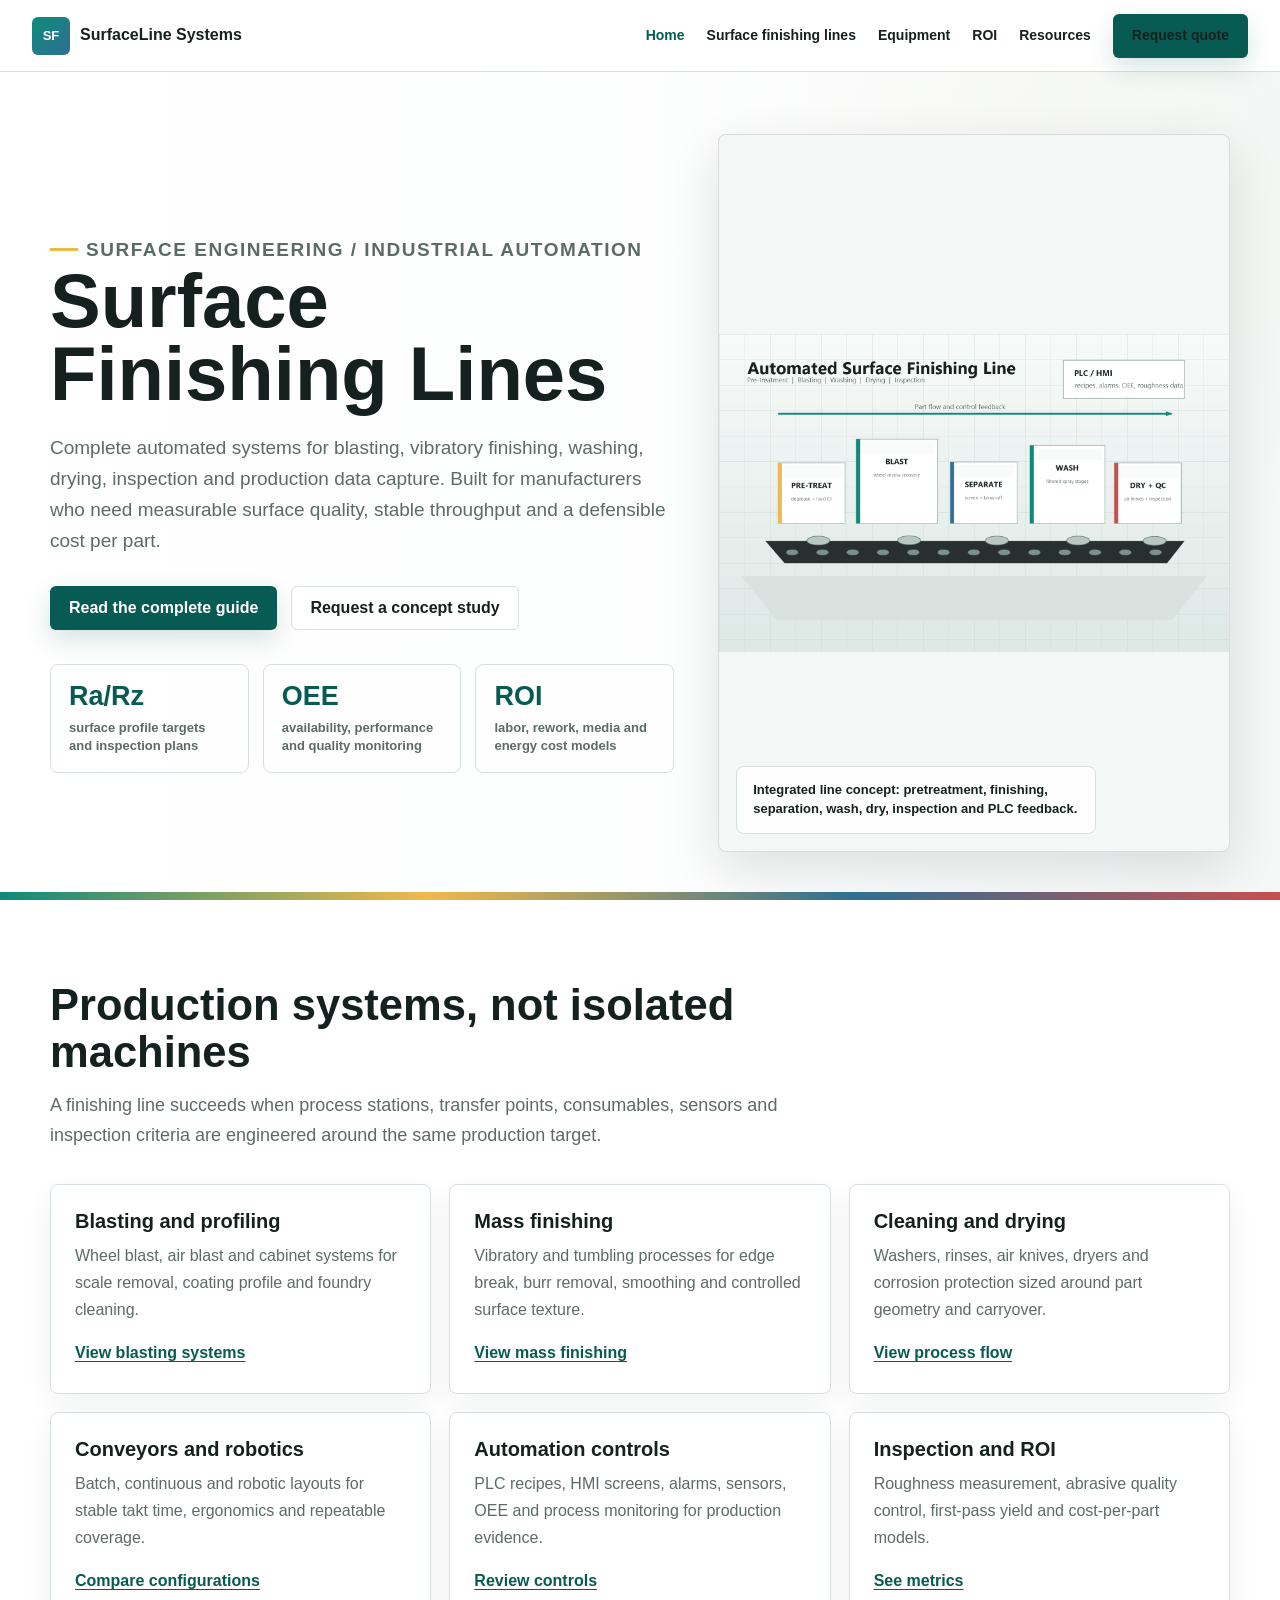
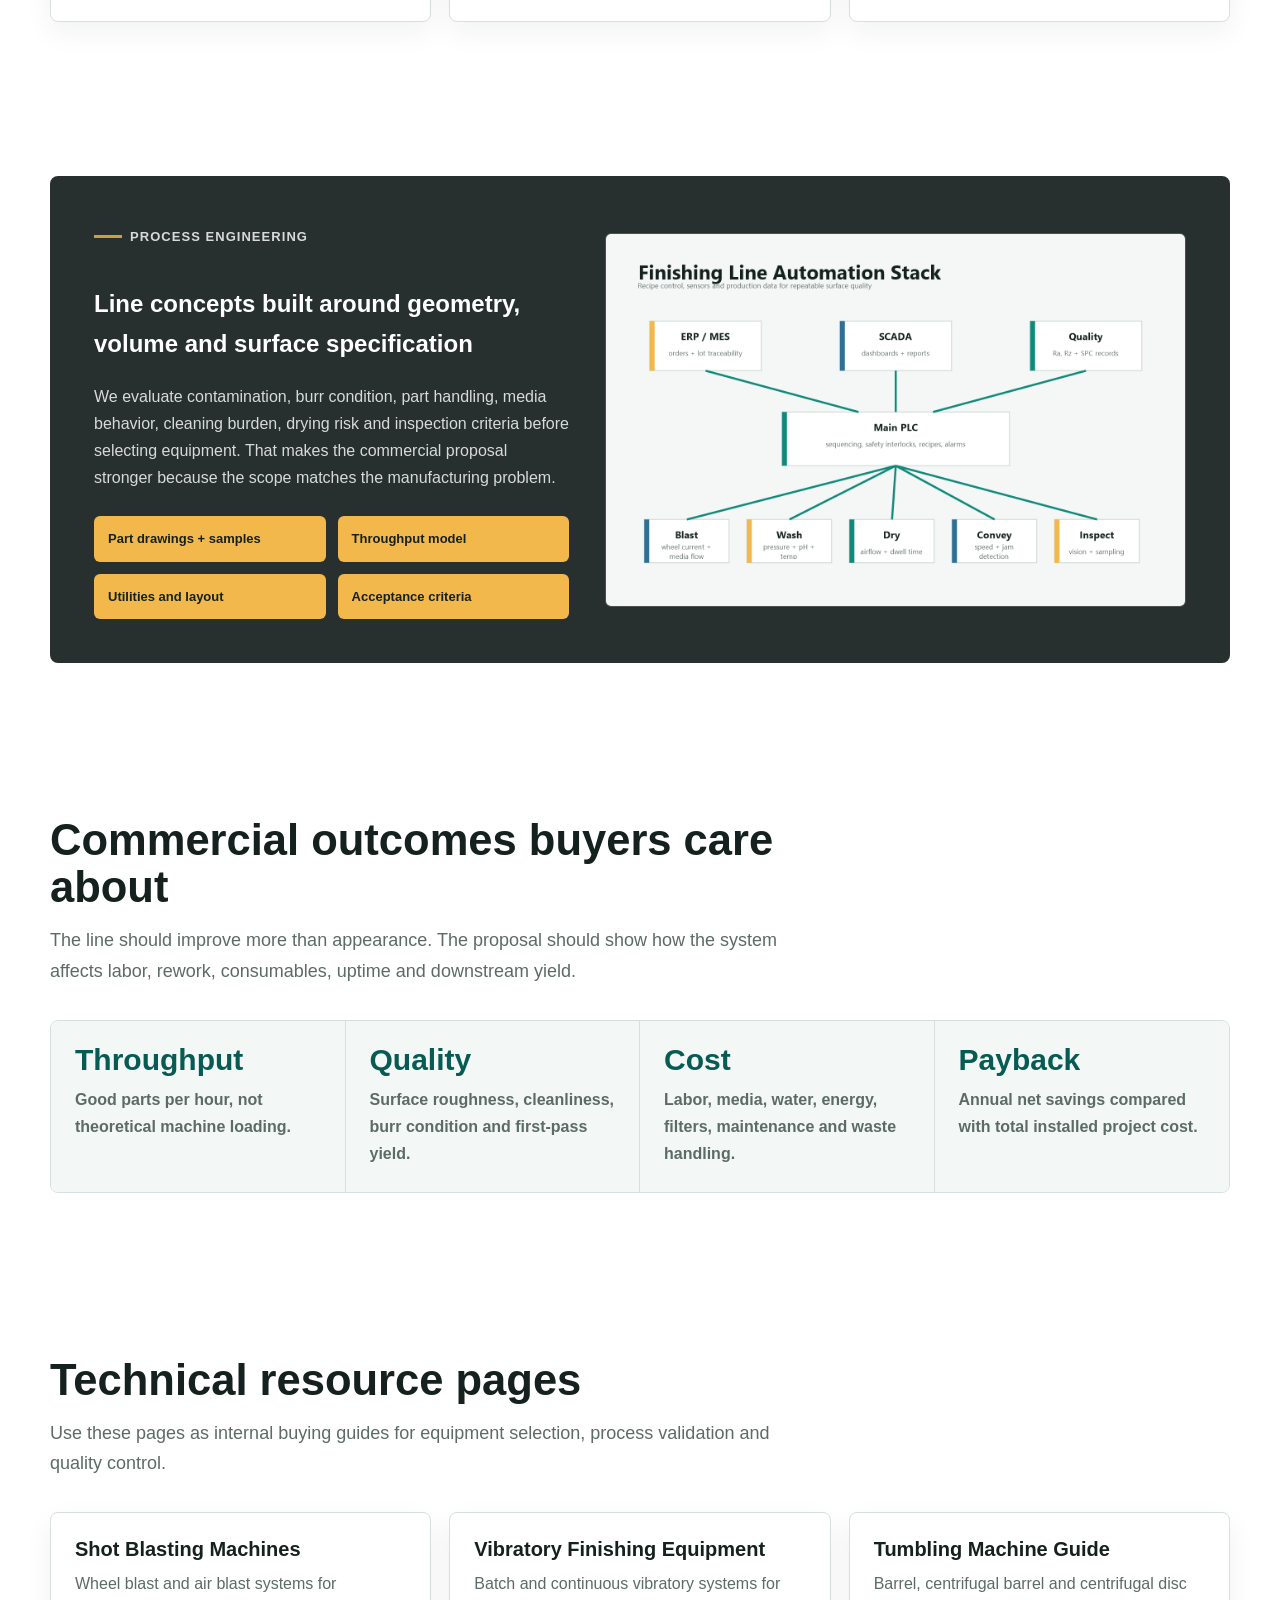
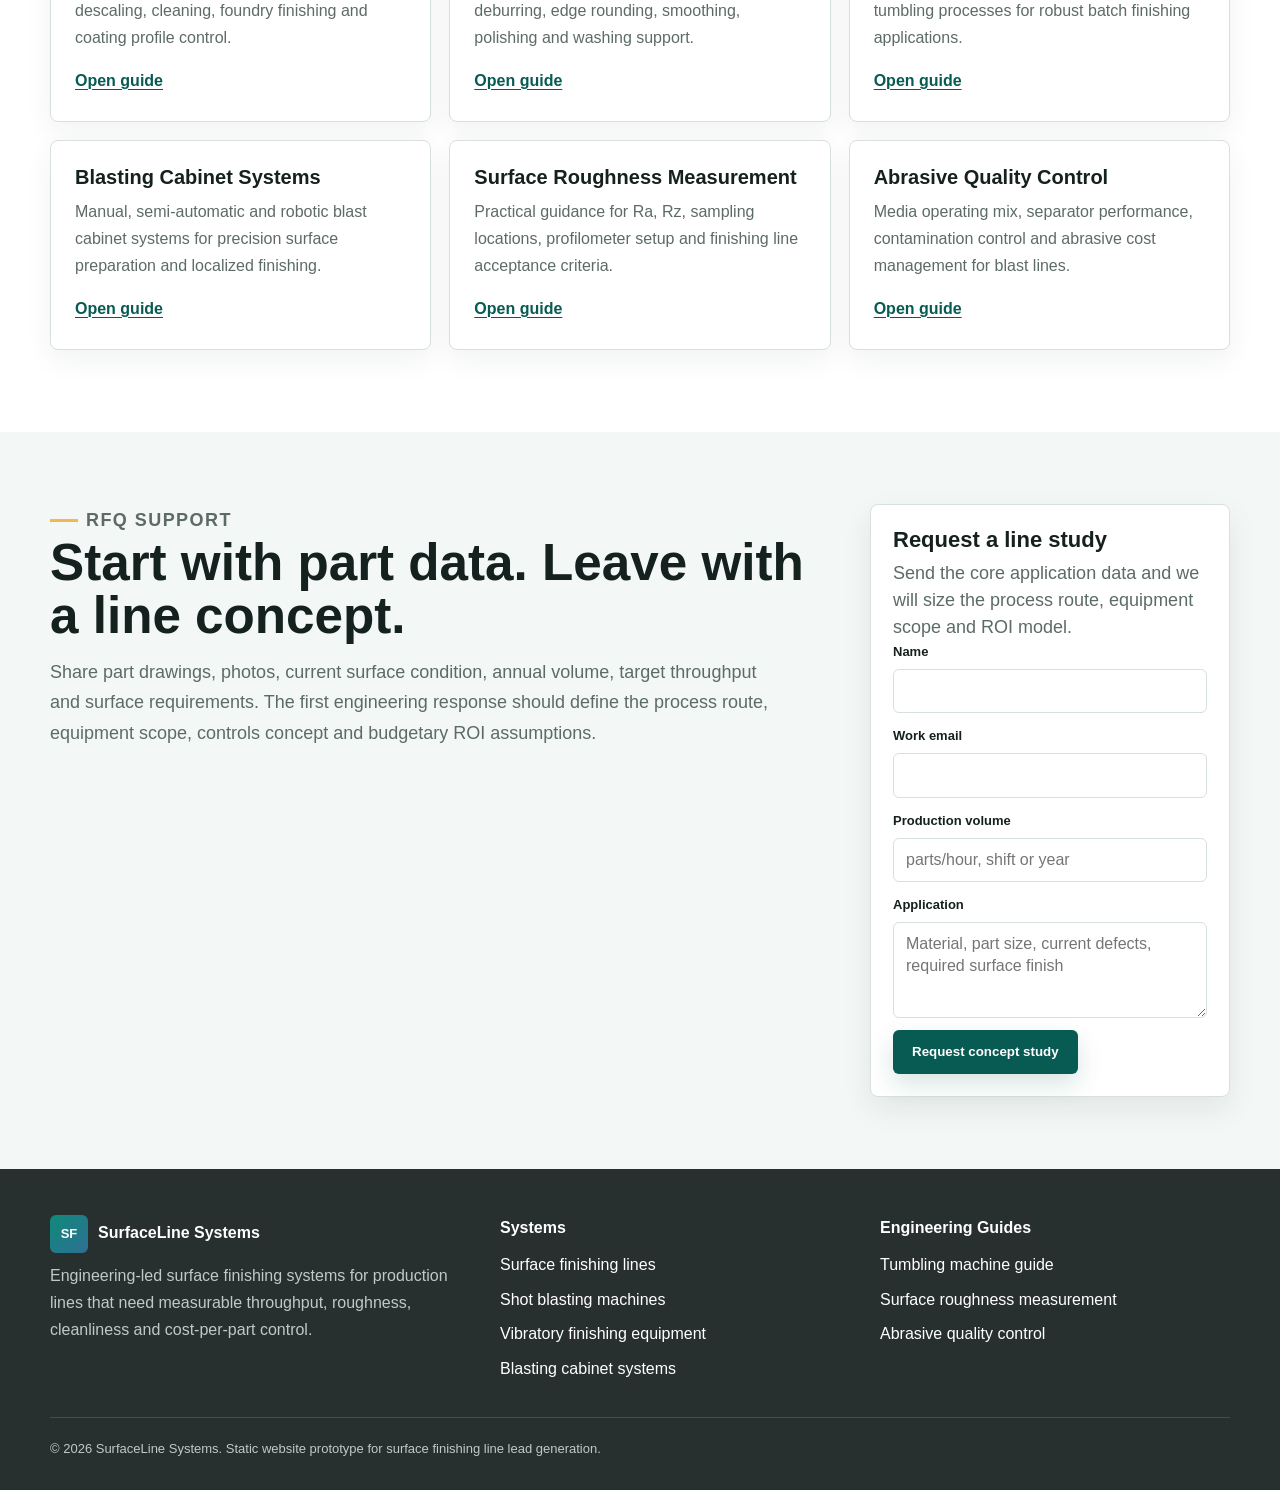
==== index.html @ 51a9acb6 "Initial surface finishing lines website" ====
<!doctype html>
<html lang="en">
<head>
  <meta charset="utf-8">
  <meta name="viewport" content="width=device-width, initial-scale=1">
  <title>Surface Finishing Lines | Automated Industrial Finishing Systems</title>
  <meta name="description" content="SurfaceLine Systems designs automated surface finishing lines for blasting, vibratory finishing, washing, drying, inspection and ROI-driven production integration.">
  <link rel="canonical" href="https://www.example.com/">
  <link rel="stylesheet" href="/assets/styles.css">
  <meta property="og:title" content="Surface Finishing Lines | Automated Industrial Finishing Systems">
  <meta property="og:description" content="SurfaceLine Systems designs automated surface finishing lines for blasting, vibratory finishing, washing, drying, inspection and ROI-driven production integration.">
  <meta property="og:type" content="website">
  <meta property="og:image" content="https://www.example.com/assets/surface-line-visual.png">
  <script type="application/ld+json">{"@context":"https://schema.org","@type":"WebPage","name":"Surface Finishing Lines | Automated Industrial Finishing Systems","description":"SurfaceLine Systems designs automated surface finishing lines for blasting, vibratory finishing, washing, drying, inspection and ROI-driven production integration.","url":"https://www.example.com/","publisher":{"@type":"Organization","name":"SurfaceLine Systems"}}</script>
</head>
<body>
  <header class="site-header">
    <a class="brand" href="/"><span class="brand-mark">SF</span><span>SurfaceLine Systems</span></a>
    <button class="nav-toggle" aria-controls="site-nav" aria-expanded="false" aria-label="Open navigation">☰</button>
    <nav class="site-nav" id="site-nav">
      <a class=" active" href="/">Home</a>
      <a class="" href="/surface-finishing-lines/">Surface finishing lines</a>
      <a href="/surface-finishing-lines/#key-equipment-in-finishing-lines">Equipment</a>
      <a href="/surface-finishing-lines/#roi-and-cost-analysis">ROI</a>
      <a href="/#resources">Resources</a>
      <a class="nav-cta" href="#contact">Request quote</a>
    </nav>
  </header>
  <main>
    <section class="hero">
      <div class="hero-copy">
        <p class="eyebrow">Surface engineering / industrial automation</p>
        <h1>Surface Finishing Lines</h1>
        <p>Complete automated systems for blasting, vibratory finishing, washing, drying, inspection and production data capture. Built for manufacturers who need measurable surface quality, stable throughput and a defensible cost per part.</p>
        <div class="hero-actions">
          <a class="button" href="/surface-finishing-lines/">Read the complete guide</a>
          <a class="button-secondary" href="#contact">Request a concept study</a>
        </div>
        <div class="metric-row">
          <div class="metric"><strong>Ra/Rz</strong><span>surface profile targets and inspection plans</span></div>
          <div class="metric"><strong>OEE</strong><span>availability, performance and quality monitoring</span></div>
          <div class="metric"><strong>ROI</strong><span>labor, rework, media and energy cost models</span></div>
        </div>
      </div>
      <div class="hero-media">
        <img src="/assets/surface-line-visual.png" alt="Automated surface finishing line with blasting, washing, drying and inspection stations">
        <div class="media-label">Integrated line concept: pretreatment, finishing, separation, wash, dry, inspection and PLC feedback.</div>
      </div>
    </section>

    <section class="section">
      <div class="section-heading">
        <h2>Production systems, not isolated machines</h2>
        <p>A finishing line succeeds when process stations, transfer points, consumables, sensors and inspection criteria are engineered around the same production target.</p>
      </div>
      <div class="systems-grid" id="equipment">
        <article class="system-card"><h3>Blasting and profiling</h3><p>Wheel blast, air blast and cabinet systems for scale removal, coating profile and foundry cleaning.</p><a class="card-link" href="/shot-blasting-machines/">View blasting systems</a></article>
        <article class="system-card"><h3>Mass finishing</h3><p>Vibratory and tumbling processes for edge break, burr removal, smoothing and controlled surface texture.</p><a class="card-link" href="/vibratory-finishing-equipment/">View mass finishing</a></article>
        <article class="system-card"><h3>Cleaning and drying</h3><p>Washers, rinses, air knives, dryers and corrosion protection sized around part geometry and carryover.</p><a class="card-link" href="/surface-finishing-lines/#typical-process-flow">View process flow</a></article>
        <article class="system-card"><h3>Conveyors and robotics</h3><p>Batch, continuous and robotic layouts for stable takt time, ergonomics and repeatable coverage.</p><a class="card-link" href="/surface-finishing-lines/#line-configurations">Compare configurations</a></article>
        <article class="system-card"><h3>Automation controls</h3><p>PLC recipes, HMI screens, alarms, sensors, OEE and process monitoring for production evidence.</p><a class="card-link" href="/surface-finishing-lines/#automation-and-control">Review controls</a></article>
        <article class="system-card"><h3>Inspection and ROI</h3><p>Roughness measurement, abrasive quality control, first-pass yield and cost-per-part models.</p><a class="card-link" href="/surface-finishing-lines/#performance-metrics">See metrics</a></article>
      </div>
    </section>

    <section class="band">
      <div class="process-panel">
        <div>
          <p class="eyebrow">Process engineering</p>
          <h2>Line concepts built around geometry, volume and surface specification</h2>
          <p>We evaluate contamination, burr condition, part handling, media behavior, cleaning burden, drying risk and inspection criteria before selecting equipment. That makes the commercial proposal stronger because the scope matches the manufacturing problem.</p>
          <div class="signal-list">
            <span>Part drawings + samples</span>
            <span>Throughput model</span>
            <span>Utilities and layout</span>
            <span>Acceptance criteria</span>
          </div>
        </div>
        <img src="/assets/process-control-visual.png" alt="Automation control architecture for a surface finishing line">
      </div>
    </section>

    <section class="section">
      <div class="section-heading">
        <h2>Commercial outcomes buyers care about</h2>
        <p>The line should improve more than appearance. The proposal should show how the system affects labor, rework, consumables, uptime and downstream yield.</p>
      </div>
      <div class="roi-strip">
        <div><strong>Throughput</strong><span>Good parts per hour, not theoretical machine loading.</span></div>
        <div><strong>Quality</strong><span>Surface roughness, cleanliness, burr condition and first-pass yield.</span></div>
        <div><strong>Cost</strong><span>Labor, media, water, energy, filters, maintenance and waste handling.</span></div>
        <div><strong>Payback</strong><span>Annual net savings compared with total installed project cost.</span></div>
      </div>
    </section>

    <section class="section" id="resources">
      <div class="section-heading">
        <h2>Technical resource pages</h2>
        <p>Use these pages as internal buying guides for equipment selection, process validation and quality control.</p>
      </div>
      <div class="resource-grid"><article class="resource-card">
        <h3>Shot Blasting Machines</h3>
        <p>Wheel blast and air blast systems for descaling, cleaning, foundry finishing and coating profile control.</p>
        <a class="card-link" href="/shot-blasting-machines/">Open guide</a>
      </article><article class="resource-card">
        <h3>Vibratory Finishing Equipment</h3>
        <p>Batch and continuous vibratory systems for deburring, edge rounding, smoothing, polishing and washing support.</p>
        <a class="card-link" href="/vibratory-finishing-equipment/">Open guide</a>
      </article><article class="resource-card">
        <h3>Tumbling Machine Guide</h3>
        <p>Barrel, centrifugal barrel and centrifugal disc tumbling processes for robust batch finishing applications.</p>
        <a class="card-link" href="/tumbling-machine-guide/">Open guide</a>
      </article><article class="resource-card">
        <h3>Blasting Cabinet Systems</h3>
        <p>Manual, semi-automatic and robotic blast cabinet systems for precision surface preparation and localized finishing.</p>
        <a class="card-link" href="/blasting-cabinet-systems/">Open guide</a>
      </article><article class="resource-card">
        <h3>Surface Roughness Measurement</h3>
        <p>Practical guidance for Ra, Rz, sampling locations, profilometer setup and finishing line acceptance criteria.</p>
        <a class="card-link" href="/surface-roughness-measurement/">Open guide</a>
      </article><article class="resource-card">
        <h3>Abrasive Quality Control</h3>
        <p>Media operating mix, separator performance, contamination control and abrasive cost management for blast lines.</p>
        <a class="card-link" href="/abrasive-quality-control/">Open guide</a>
      </article></div>
    </section>

    <section class="cta-band" id="contact">
      <div class="cta-inner">
        <div>
          <p class="eyebrow">RFQ support</p>
          <h2>Start with part data. Leave with a line concept.</h2>
          <p>Share part drawings, photos, current surface condition, annual volume, target throughput and surface requirements. The first engineering response should define the process route, equipment scope, controls concept and budgetary ROI assumptions.</p>
        </div>
        <form class="lead-form" data-lead-form>
    <h3>Request a line study</h3>
    <p>Send the core application data and we will size the process route, equipment scope and ROI model.</p>
    <div class="field"><label for="lead-name">Name</label><input id="lead-name" name="name" autocomplete="name" required></div>
    <div class="field"><label for="lead-email">Work email</label><input id="lead-email" type="email" name="email" autocomplete="email" required></div>
    <div class="field"><label for="lead-volume">Production volume</label><input id="lead-volume" name="volume" placeholder="parts/hour, shift or year"></div>
    <div class="field"><label for="lead-process">Application</label><textarea id="lead-process" name="application" placeholder="Material, part size, current defects, required surface finish"></textarea></div>
    <button class="button" type="submit">Request concept study</button>
    <div class="form-note" role="status" aria-live="polite"></div>
  </form>
      </div>
    </section></main>
  <footer class="site-footer">
    <div class="footer-inner">
      <div>
        <a class="brand" href="/"><span class="brand-mark">SF</span><span>SurfaceLine Systems</span></a>
        <p>Engineering-led surface finishing systems for production lines that need measurable throughput, roughness, cleanliness and cost-per-part control.</p>
      </div>
      <div>
        <div class="footer-title">Systems</div>
        <div class="footer-links">
          <a href="/surface-finishing-lines/">Surface finishing lines</a>
          <a href="/shot-blasting-machines/">Shot blasting machines</a>
          <a href="/vibratory-finishing-equipment/">Vibratory finishing equipment</a>
          <a href="/blasting-cabinet-systems/">Blasting cabinet systems</a>
        </div>
      </div>
      <div>
        <div class="footer-title">Engineering Guides</div>
        <div class="footer-links">
          <a href="/tumbling-machine-guide/">Tumbling machine guide</a>
          <a href="/surface-roughness-measurement/">Surface roughness measurement</a>
          <a href="/abrasive-quality-control/">Abrasive quality control</a>
        </div>
      </div>
    </div>
    <div class="legal">© 2026 SurfaceLine Systems. Static website prototype for surface finishing line lead generation.</div>
  </footer>
  <script src="/assets/app.js"></script>
</body>
</html>
---- assets/styles.css ----
:root {
  --ink: #15211f;
  --muted: #5d6b67;
  --line: #d7e0dd;
  --paper: #ffffff;
  --mist: #f3f7f6;
  --steel: #e7ecea;
  --teal: #0f8a7a;
  --teal-dark: #075b52;
  --blue: #2f6f93;
  --yellow: #f2b84b;
  --red: #c94f4f;
  --graphite: #27302e;
  --shadow: 0 18px 50px rgba(21, 33, 31, 0.12);
  --radius: 8px;
  --max: 1180px;
}

* {
  box-sizing: border-box;
}

html {
  scroll-behavior: smooth;
}

body {
  margin: 0;
  color: var(--ink);
  background: var(--paper);
  font-family: Arial, Helvetica, sans-serif;
  font-size: 16px;
  line-height: 1.68;
}

img {
  display: block;
  max-width: 100%;
}

a {
  color: var(--teal-dark);
  text-decoration-thickness: 0.08em;
  text-underline-offset: 0.2em;
}

a:hover {
  color: var(--blue);
}

.site-header {
  position: sticky;
  top: 0;
  z-index: 50;
  display: flex;
  align-items: center;
  justify-content: space-between;
  gap: 24px;
  min-height: 72px;
  padding: 0 32px;
  background: rgba(255, 255, 255, 0.94);
  border-bottom: 1px solid var(--line);
  backdrop-filter: blur(14px);
}

.brand {
  display: inline-flex;
  align-items: center;
  gap: 10px;
  color: var(--ink);
  font-weight: 800;
  text-decoration: none;
  white-space: nowrap;
}

.brand-mark {
  display: grid;
  place-items: center;
  width: 38px;
  height: 38px;
  color: #fff;
  background: linear-gradient(135deg, var(--teal), var(--blue));
  border-radius: 6px;
  font-size: 13px;
  letter-spacing: 0;
}

.nav-toggle {
  display: none;
  width: 42px;
  height: 42px;
  border: 1px solid var(--line);
  border-radius: 6px;
  background: var(--paper);
  color: var(--ink);
  font-size: 22px;
  cursor: pointer;
}

.site-nav {
  display: flex;
  align-items: center;
  gap: 22px;
}

.site-nav a {
  color: var(--ink);
  font-size: 14px;
  font-weight: 700;
  text-decoration: none;
}

.site-nav a:hover,
.site-nav a.active {
  color: var(--teal-dark);
}

.nav-cta,
.button,
.button-secondary {
  display: inline-flex;
  align-items: center;
  justify-content: center;
  min-height: 44px;
  padding: 0 18px;
  border-radius: 6px;
  font-weight: 800;
  text-decoration: none;
  border: 1px solid transparent;
  cursor: pointer;
}

.nav-cta,
.button {
  color: #fff;
  background: var(--teal-dark);
  box-shadow: 0 10px 24px rgba(7, 91, 82, 0.16);
}

.nav-cta:hover,
.button:hover {
  color: #fff;
  background: var(--teal);
}

.button-secondary {
  color: var(--ink);
  background: var(--paper);
  border-color: var(--line);
}

.button-secondary:hover {
  color: var(--teal-dark);
  border-color: var(--teal);
}

.hero {
  position: relative;
  overflow: hidden;
  width: 100%;
  display: grid;
  grid-template-columns: minmax(0, 1fr) minmax(360px, 0.82fr);
  gap: 44px;
  align-items: center;
  min-height: calc(100vh - 72px);
  padding: 62px max(32px, calc((100vw - var(--max)) / 2)) 48px;
  background:
    linear-gradient(90deg, rgba(255,255,255,0.96) 0%, rgba(255,255,255,0.88) 48%, rgba(243,247,246,0.78) 100%),
    radial-gradient(circle at 82% 20%, rgba(242,184,75,0.18), transparent 28%),
    var(--mist);
}

.hero::after {
  content: "";
  position: absolute;
  inset: auto 0 0;
  height: 8px;
  background: linear-gradient(90deg, var(--teal), var(--yellow), var(--blue), var(--red));
}

.eyebrow {
  display: inline-flex;
  align-items: center;
  gap: 8px;
  margin: 0 0 16px;
  color: var(--teal-dark);
  font-size: 13px;
  font-weight: 800;
  text-transform: uppercase;
  letter-spacing: 0.08em;
}

.eyebrow::before {
  content: "";
  width: 28px;
  height: 3px;
  background: var(--yellow);
}

.hero h1 {
  max-width: 820px;
  margin: 0;
  color: var(--ink);
  font-size: clamp(42px, 6vw, 76px);
  line-height: 0.96;
  letter-spacing: 0;
}

.hero-copy p {
  max-width: 720px;
  margin: 22px 0 0;
  color: var(--muted);
  font-size: 19px;
  line-height: 1.62;
}

.hero-copy,
.hero-copy p,
.hero h1 {
  min-width: 0;
  overflow-wrap: break-word;
}

.hero-actions {
  display: flex;
  flex-wrap: wrap;
  gap: 14px;
  margin-top: 30px;
}

.metric-row {
  display: grid;
  grid-template-columns: repeat(3, minmax(0, 1fr));
  gap: 14px;
  margin-top: 34px;
  max-width: 720px;
}

.metric {
  min-height: 100px;
  padding: 18px;
  background: rgba(255, 255, 255, 0.72);
  border: 1px solid var(--line);
  border-radius: var(--radius);
}

.metric strong {
  display: block;
  color: var(--teal-dark);
  font-size: 27px;
  line-height: 1;
}

.metric span {
  display: block;
  margin-top: 9px;
  color: var(--muted);
  font-size: 13px;
  font-weight: 700;
  line-height: 1.35;
}

.hero-media {
  align-self: stretch;
  min-width: 0;
  min-height: 520px;
  position: relative;
}

.hero-media img {
  width: 100%;
  height: 100%;
  min-height: 520px;
  object-fit: contain;
  background: var(--mist);
  border: 1px solid rgba(21, 33, 31, 0.12);
  border-radius: var(--radius);
  box-shadow: var(--shadow);
}

.media-label {
  position: absolute;
  left: 18px;
  bottom: 18px;
  max-width: 360px;
  padding: 14px 16px;
  color: var(--ink);
  background: rgba(255, 255, 255, 0.9);
  border: 1px solid var(--line);
  border-radius: var(--radius);
  font-size: 13px;
  font-weight: 700;
  line-height: 1.45;
}

.section,
.band,
.article-shell,
.footer-inner {
  width: min(var(--max), calc(100% - 48px));
  margin-inline: auto;
}

.section {
  padding: 82px 0;
}

.band {
  padding: 72px 0;
}

.section-heading {
  max-width: 760px;
  margin-bottom: 34px;
}

.section-heading h2,
.content h2,
.resource-main h2 {
  margin: 0 0 14px;
  color: var(--ink);
  font-size: clamp(28px, 3.4vw, 44px);
  line-height: 1.08;
  letter-spacing: 0;
}

.section-heading p {
  margin: 0;
  color: var(--muted);
  font-size: 18px;
}

.systems-grid,
.industry-grid,
.resource-grid,
.case-grid {
  display: grid;
  grid-template-columns: repeat(3, minmax(0, 1fr));
  gap: 18px;
}

.system-card,
.industry-card,
.resource-card,
.case-card {
  min-height: 210px;
  padding: 24px;
  background: var(--paper);
  border: 1px solid var(--line);
  border-radius: var(--radius);
  box-shadow: 0 10px 28px rgba(21, 33, 31, 0.06);
}

.system-card h3,
.industry-card h3,
.resource-card h3,
.case-card h3 {
  margin: 0 0 10px;
  font-size: 20px;
  line-height: 1.2;
}

.system-card p,
.industry-card p,
.resource-card p,
.case-card p {
  margin: 0 0 16px;
  color: var(--muted);
}

.card-link {
  font-weight: 800;
}

.process-panel {
  display: grid;
  grid-template-columns: minmax(0, 0.9fr) minmax(360px, 1.1fr);
  gap: 36px;
  align-items: center;
  padding: 44px;
  background: var(--graphite);
  color: #fff;
  border-radius: var(--radius);
}

.process-panel h2,
.process-panel p {
  color: #fff;
}

.process-panel p {
  opacity: 0.82;
}

.process-panel img {
  width: 100%;
  border-radius: 6px;
  border: 1px solid rgba(255,255,255,0.16);
}

.signal-list {
  display: grid;
  grid-template-columns: repeat(2, minmax(0, 1fr));
  gap: 12px;
  margin-top: 24px;
}

.signal-list span {
  display: block;
  padding: 12px 14px;
  color: var(--ink);
  background: var(--yellow);
  border-radius: 6px;
  font-size: 13px;
  font-weight: 800;
}

.roi-strip {
  display: grid;
  grid-template-columns: repeat(4, minmax(0, 1fr));
  gap: 0;
  overflow: hidden;
  border: 1px solid var(--line);
  border-radius: var(--radius);
}

.roi-strip div {
  min-height: 160px;
  padding: 24px;
  background: var(--mist);
  border-right: 1px solid var(--line);
}

.roi-strip div:last-child {
  border-right: 0;
}

.roi-strip strong {
  display: block;
  margin-bottom: 12px;
  color: var(--teal-dark);
  font-size: 30px;
  line-height: 1;
}

.roi-strip span {
  color: var(--muted);
  font-weight: 700;
}

.article-hero {
  min-height: 620px;
}

.article-shell {
  display: grid;
  grid-template-columns: 230px minmax(0, 1fr) 300px;
  gap: 32px;
  align-items: start;
  padding: 72px 0;
}

.toc {
  position: sticky;
  top: 96px;
  padding: 18px;
  border: 1px solid var(--line);
  border-radius: var(--radius);
  background: var(--mist);
}

.toc strong {
  display: block;
  margin-bottom: 10px;
  font-size: 13px;
  text-transform: uppercase;
  letter-spacing: 0.08em;
}

.toc a {
  display: block;
  padding: 7px 0;
  color: var(--muted);
  font-size: 13px;
  font-weight: 700;
  text-decoration: none;
  border-top: 1px solid rgba(21, 33, 31, 0.08);
}

.toc a:hover {
  color: var(--teal-dark);
}

.toc a.active {
  color: var(--teal-dark);
}

.content {
  min-width: 0;
}

.content > *:first-child {
  margin-top: 0;
}

.content h2 {
  padding-top: 26px;
  margin-top: 46px;
  border-top: 1px solid var(--line);
}

.content h3 {
  margin: 34px 0 12px;
  color: var(--ink);
  font-size: 24px;
  line-height: 1.2;
}

.content p,
.content li {
  color: #33413d;
}

.content p {
  margin: 0 0 18px;
}

.content ul,
.content ol {
  padding-left: 22px;
  margin: 0 0 22px;
}

.content li + li {
  margin-top: 8px;
}

.content code {
  padding: 0.14em 0.35em;
  background: var(--mist);
  border: 1px solid var(--line);
  border-radius: 4px;
  font-size: 0.92em;
}

.content pre {
  overflow: auto;
  padding: 18px;
  color: #f6fffd;
  background: var(--graphite);
  border-radius: var(--radius);
}

.table-scroll {
  overflow-x: auto;
  margin: 24px 0 32px;
  border: 1px solid var(--line);
  border-radius: var(--radius);
}

table {
  width: 100%;
  border-collapse: collapse;
  min-width: 720px;
  background: var(--paper);
}

th,
td {
  padding: 14px 16px;
  text-align: left;
  vertical-align: top;
  border-bottom: 1px solid var(--line);
}

th {
  color: var(--ink);
  background: var(--mist);
  font-size: 13px;
  text-transform: uppercase;
  letter-spacing: 0.04em;
}

tr:last-child td {
  border-bottom: 0;
}

.lead-aside {
  position: sticky;
  top: 96px;
}

.lead-form {
  padding: 22px;
  background: var(--paper);
  border: 1px solid var(--line);
  border-radius: var(--radius);
  box-shadow: 0 12px 30px rgba(21, 33, 31, 0.08);
}

.lead-form h2,
.lead-form h3 {
  margin: 0 0 8px;
  font-size: 22px;
  line-height: 1.15;
}

.lead-form p {
  margin: 0 0 16px;
  color: var(--muted);
  font-size: 14px;
  line-height: 1.5;
}

.field {
  display: grid;
  gap: 6px;
  margin-bottom: 12px;
}

.field label {
  color: var(--ink);
  font-size: 13px;
  font-weight: 800;
}

.field input,
.field textarea,
.field select {
  width: 100%;
  min-height: 42px;
  padding: 10px 12px;
  color: var(--ink);
  background: #fff;
  border: 1px solid var(--line);
  border-radius: 6px;
  font: inherit;
  line-height: 1.4;
}

.field textarea {
  min-height: 96px;
  resize: vertical;
}

.field input:focus,
.field textarea:focus,
.field select:focus,
.nav-toggle:focus,
.button:focus,
.button-secondary:focus {
  outline: 3px solid rgba(15, 138, 122, 0.22);
  outline-offset: 2px;
  border-color: var(--teal);
}

.form-note {
  display: none;
  margin-top: 12px;
  padding: 12px;
  color: var(--teal-dark);
  background: #e8f5f2;
  border: 1px solid #b9ded7;
  border-radius: 6px;
  font-size: 13px;
  font-weight: 800;
}

.form-note.visible {
  display: block;
}

.diagram-shell {
  margin: 30px 0 34px;
  padding: 22px;
  background: var(--mist);
  border: 1px solid var(--line);
  border-radius: var(--radius);
}

.diagram-title {
  margin-bottom: 16px;
  color: var(--ink);
  font-size: 13px;
  font-weight: 900;
  text-transform: uppercase;
  letter-spacing: 0.08em;
}

.flow-strip {
  display: grid;
  grid-template-columns: repeat(8, minmax(120px, 1fr));
  gap: 12px;
  overflow-x: auto;
  padding-bottom: 2px;
}

.flow-node,
.auto-node,
.config-node {
  position: relative;
  min-height: 88px;
  padding: 14px;
  background: var(--paper);
  border: 1px solid var(--line);
  border-left: 5px solid var(--teal);
  border-radius: 6px;
  font-weight: 800;
  line-height: 1.35;
}

.flow-node:not(:last-child)::after {
  content: ">";
  position: absolute;
  right: -13px;
  top: 50%;
  transform: translateY(-50%);
  color: var(--blue);
  font-weight: 900;
}

.flow-node small,
.auto-node small,
.config-node small {
  display: block;
  margin-top: 7px;
  color: var(--muted);
  font-size: 12px;
  font-weight: 700;
}

.automation-map {
  display: grid;
  grid-template-columns: 1fr;
  gap: 12px;
}

.automation-row {
  display: grid;
  grid-template-columns: repeat(4, minmax(0, 1fr));
  gap: 12px;
}

.automation-row.top {
  grid-template-columns: 1fr 1fr;
}

.auto-node.primary {
  border-left-color: var(--yellow);
}

.auto-node.control {
  border-left-color: var(--blue);
}

.config-map {
  display: grid;
  grid-template-columns: repeat(3, minmax(0, 1fr));
  gap: 14px;
}

.config-node {
  border-left-color: var(--red);
}

.cta-band {
  padding: 72px 0;
  background: var(--mist);
}

.cta-inner {
  display: grid;
  grid-template-columns: minmax(0, 1fr) 360px;
  gap: 36px;
  align-items: start;
  width: min(var(--max), calc(100% - 48px));
  margin-inline: auto;
}

.cta-inner h2 {
  margin: 0 0 14px;
  font-size: clamp(30px, 4vw, 52px);
  line-height: 1.05;
}

.cta-inner p {
  max-width: 720px;
  margin: 0;
  color: var(--muted);
  font-size: 18px;
}

.resource-hero {
  min-height: 520px;
}

.resource-main {
  width: min(980px, calc(100% - 48px));
  margin-inline: auto;
  padding: 76px 0;
}

.resource-main p,
.resource-main li {
  color: #33413d;
}

.split {
  display: grid;
  grid-template-columns: minmax(0, 1fr) minmax(300px, 0.72fr);
  gap: 34px;
  align-items: start;
}

.mini-specs {
  padding: 22px;
  background: var(--mist);
  border: 1px solid var(--line);
  border-radius: var(--radius);
}

.mini-specs h3 {
  margin-top: 0;
}

.site-footer {
  padding: 46px 0 30px;
  color: #dce7e4;
  background: var(--graphite);
}

.footer-inner {
  display: grid;
  grid-template-columns: 1.2fr 1fr 1fr;
  gap: 30px;
}

.site-footer a {
  color: #fff;
  text-decoration: none;
}

.site-footer p {
  margin: 10px 0 0;
  color: #bfcac7;
}

.footer-links {
  display: grid;
  gap: 8px;
}

.footer-title {
  margin-bottom: 10px;
  color: #fff;
  font-weight: 900;
}

.legal {
  width: min(var(--max), calc(100% - 48px));
  margin: 34px auto 0;
  padding-top: 20px;
  color: #bfcac7;
  border-top: 1px solid rgba(255,255,255,0.14);
  font-size: 13px;
}

@media (max-width: 1080px) {
  .hero,
  .process-panel,
  .cta-inner,
  .split {
    grid-template-columns: 1fr;
  }

  .hero {
    min-height: auto;
  }

  .hero-media,
  .hero-media img {
    min-height: 360px;
  }

  .article-shell {
    grid-template-columns: 1fr;
  }

  .toc,
  .lead-aside {
    position: static;
  }

  .toc {
    display: none;
  }

  .systems-grid,
  .industry-grid,
  .resource-grid,
  .case-grid {
    grid-template-columns: repeat(2, minmax(0, 1fr));
  }

  .roi-strip {
    grid-template-columns: repeat(2, minmax(0, 1fr));
  }

  .roi-strip div:nth-child(2) {
    border-right: 0;
  }

  .footer-inner {
    grid-template-columns: 1fr 1fr;
  }
}

@media (max-width: 900px) {
  .site-header {
    min-height: 64px;
    padding: 0 18px;
  }

  .nav-toggle {
    display: grid;
    place-items: center;
  }

  .site-nav {
    position: absolute;
    inset: 64px 16px auto;
    display: none;
    flex-direction: column;
    align-items: stretch;
    gap: 0;
    padding: 12px;
    background: var(--paper);
    border: 1px solid var(--line);
    border-radius: var(--radius);
    box-shadow: var(--shadow);
  }

  .site-nav.open {
    display: flex;
  }

  .site-nav a {
    padding: 11px 10px;
  }

  .nav-cta {
    margin-top: 6px;
  }

  .hero {
    padding: 42px 24px 36px;
  }

  .hero h1 {
    font-size: 42px;
  }

  .hero-copy p {
    font-size: 17px;
  }

  .metric-row,
  .systems-grid,
  .industry-grid,
  .resource-grid,
  .case-grid,
  .signal-list,
  .config-map,
  .automation-row,
  .automation-row.top,
  .roi-strip,
  .footer-inner {
    grid-template-columns: 1fr;
  }

  .roi-strip div,
  .roi-strip div:nth-child(2) {
    border-right: 0;
    border-bottom: 1px solid var(--line);
  }

  .roi-strip div:last-child {
    border-bottom: 0;
  }

  .section,
  .band,
  .article-shell,
  .resource-main {
    width: min(100% - 32px, var(--max));
    padding: 54px 0;
  }

  .process-panel {
    padding: 24px;
  }

  .content h2 {
    font-size: 30px;
  }

  .flow-strip {
    grid-template-columns: 1fr;
  }

  .flow-node:not(:last-child)::after {
    content: "v";
    right: 50%;
    top: auto;
    bottom: -19px;
    transform: translateX(50%);
  }

  table {
    min-width: 640px;
  }
}
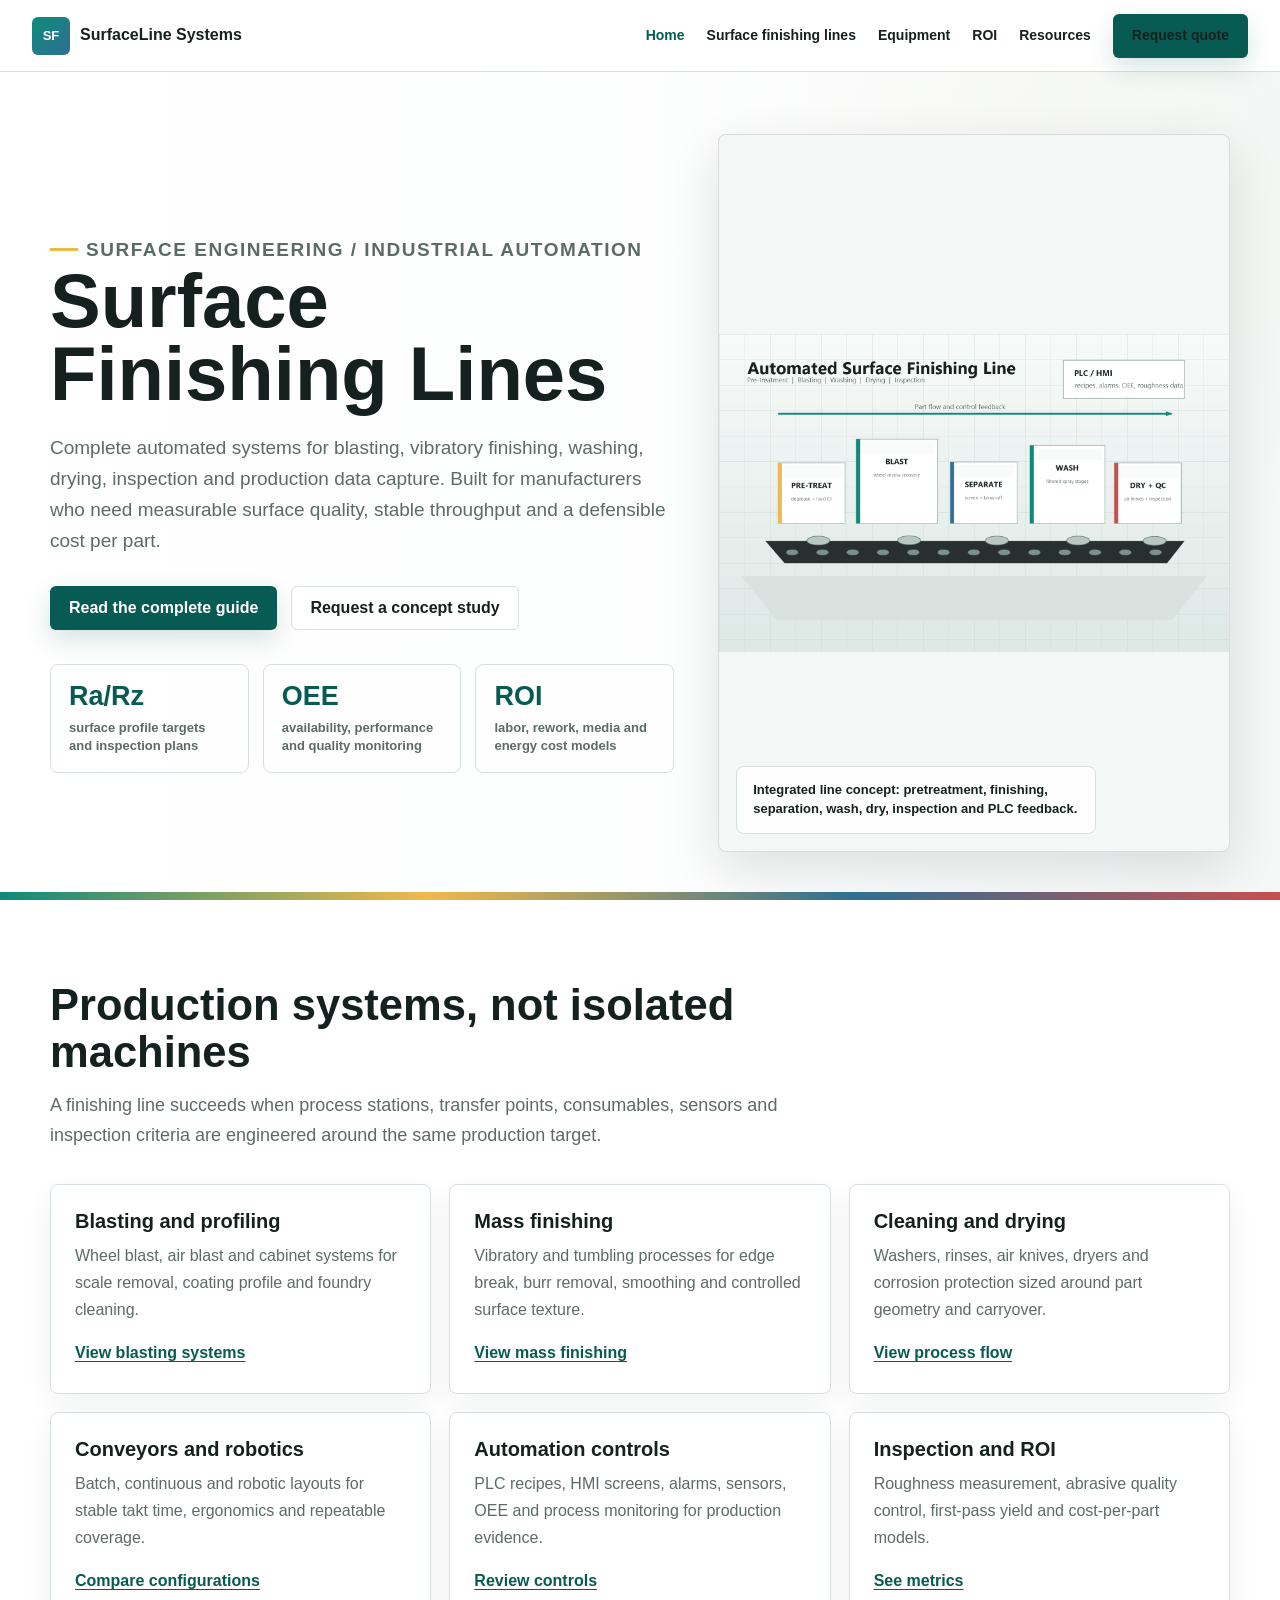
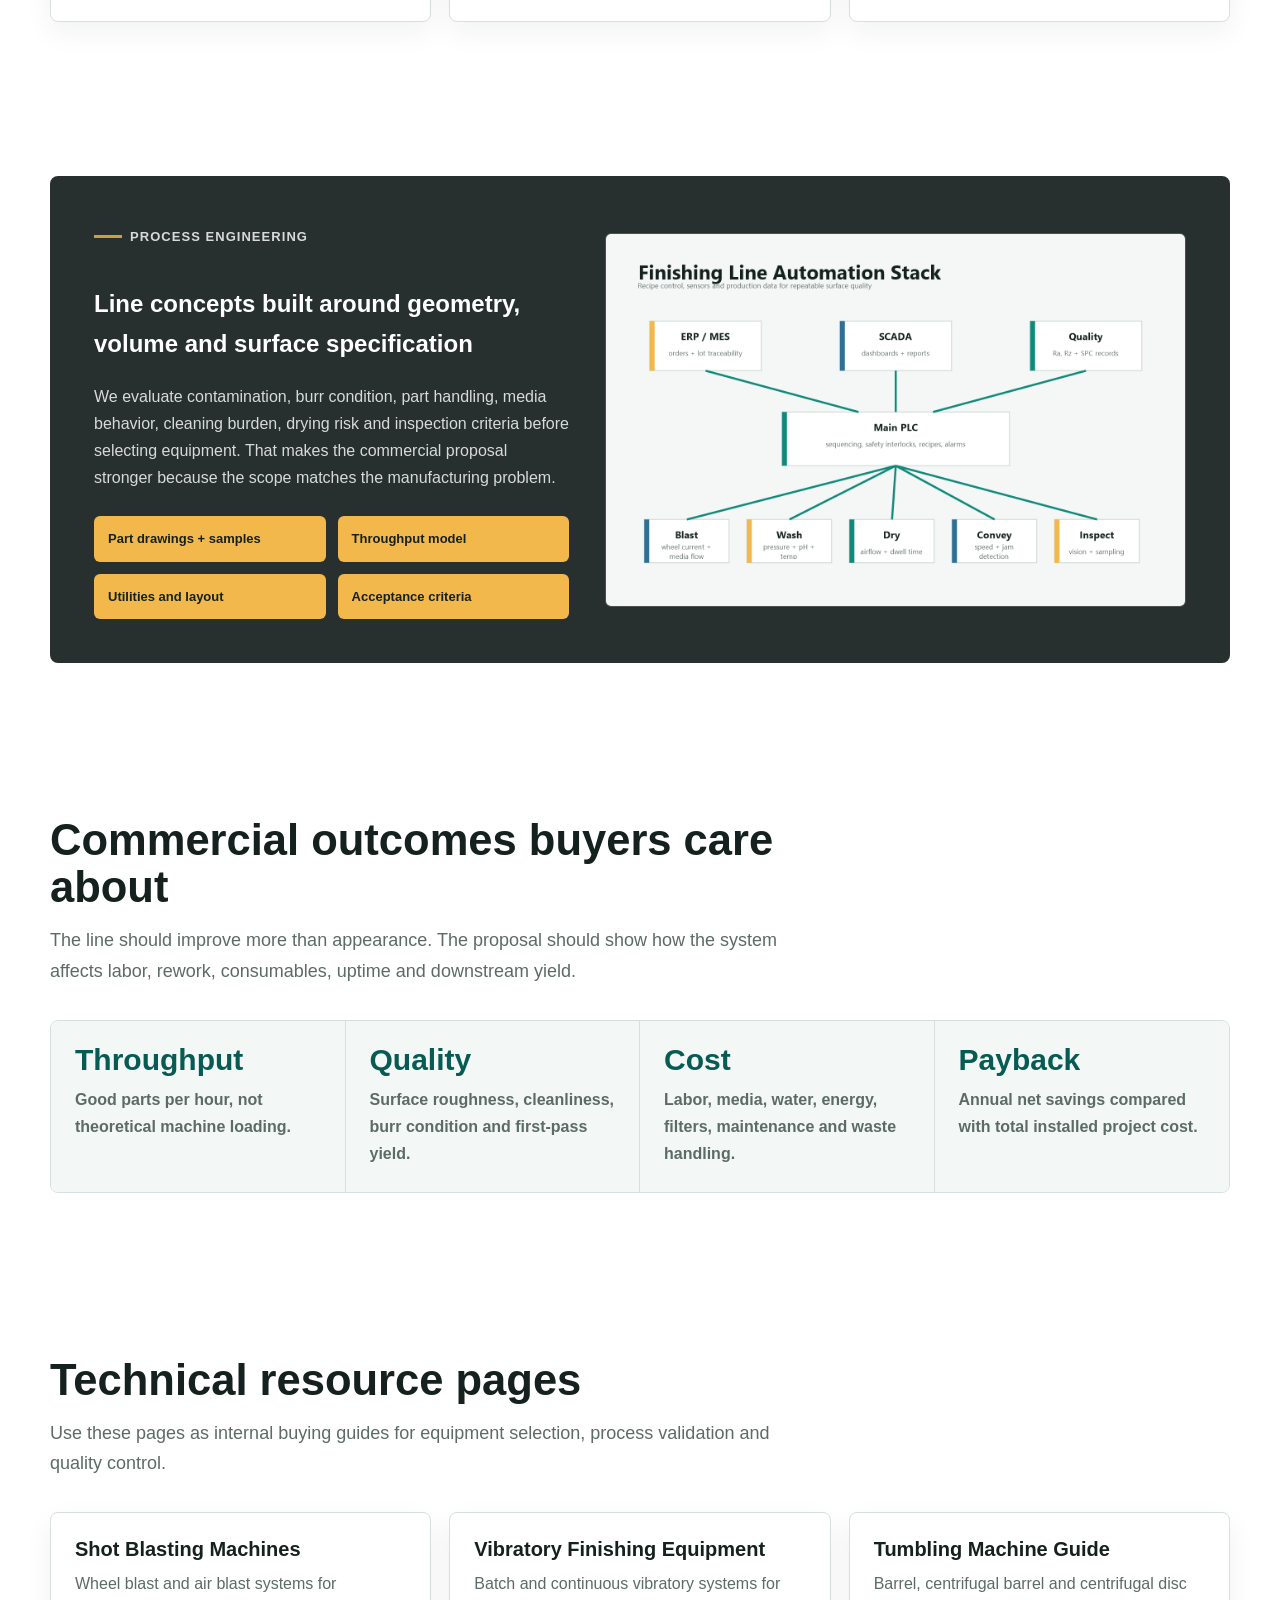
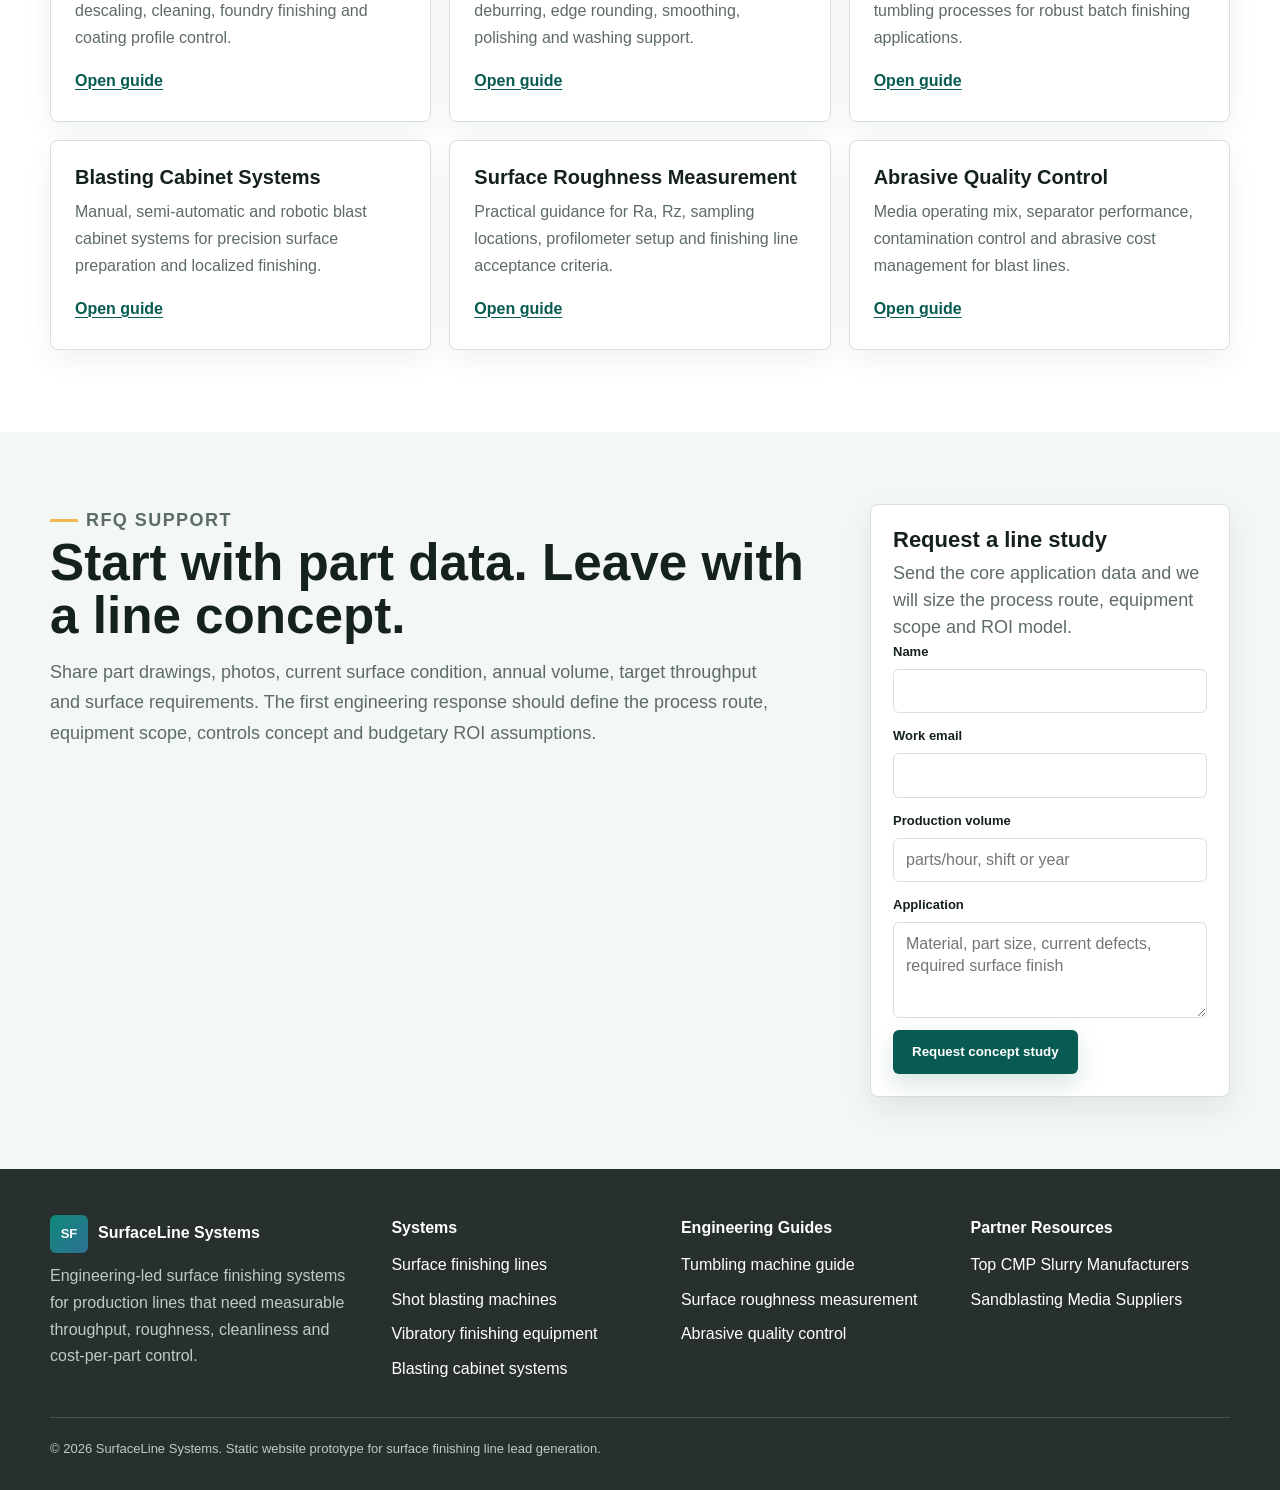
==== commit 8afea62b: "Add footer partner resource links" ====
--- a/index.html
+++ b/index.html
@@ -5,13 +5,13 @@
   <meta name="viewport" content="width=device-width, initial-scale=1">
   <title>Surface Finishing Lines | Automated Industrial Finishing Systems</title>
   <meta name="description" content="SurfaceLine Systems designs automated surface finishing lines for blasting, vibratory finishing, washing, drying, inspection and ROI-driven production integration.">
-  <link rel="canonical" href="https://www.example.com/">
+  <link rel="canonical" href="https://surface-finishing-lines.vercel.app/">
   <link rel="stylesheet" href="/assets/styles.css">
   <meta property="og:title" content="Surface Finishing Lines | Automated Industrial Finishing Systems">
   <meta property="og:description" content="SurfaceLine Systems designs automated surface finishing lines for blasting, vibratory finishing, washing, drying, inspection and ROI-driven production integration.">
   <meta property="og:type" content="website">
-  <meta property="og:image" content="https://www.example.com/assets/surface-line-visual.png">
-  <script type="application/ld+json">{"@context":"https://schema.org","@type":"WebPage","name":"Surface Finishing Lines | Automated Industrial Finishing Systems","description":"SurfaceLine Systems designs automated surface finishing lines for blasting, vibratory finishing, washing, drying, inspection and ROI-driven production integration.","url":"https://www.example.com/","publisher":{"@type":"Organization","name":"SurfaceLine Systems"}}</script>
+  <meta property="og:image" content="https://surface-finishing-lines.vercel.app/assets/surface-line-visual.png">
+  <script type="application/ld+json">{"@context":"https://schema.org","@type":"WebPage","name":"Surface Finishing Lines | Automated Industrial Finishing Systems","description":"SurfaceLine Systems designs automated surface finishing lines for blasting, vibratory finishing, washing, drying, inspection and ROI-driven production integration.","url":"https://surface-finishing-lines.vercel.app/","publisher":{"@type":"Organization","name":"SurfaceLine Systems"}}</script>
 </head>
 <body>
   <header class="site-header">
@@ -167,6 +167,13 @@
           <a href="/abrasive-quality-control/">Abrasive quality control</a>
         </div>
       </div>
+      <div>
+        <div class="footer-title">Partner Resources</div>
+        <div class="footer-links">
+          <a href="https://jeez-semicon.com/blog/top-cmp-slurry-manufacturers-global-supplier-guide-2026/" target="_blank" rel="noopener">Top CMP Slurry Manufacturers</a>
+          <a href="https://hlh-js.com/resource/blog/sandblasting-media-suppliers-the-industrial-buyers-complete-guide/" target="_blank" rel="noopener">Sandblasting Media Suppliers</a>
+        </div>
+      </div>
     </div>
     <div class="legal">© 2026 SurfaceLine Systems. Static website prototype for surface finishing line lead generation.</div>
   </footer>
--- a/assets/styles.css
+++ b/assets/styles.css
@@ -831,7 +831,7 @@
 
 .footer-inner {
   display: grid;
-  grid-template-columns: 1.2fr 1fr 1fr;
+  grid-template-columns: 1.2fr 1fr 1fr 1fr;
   gap: 30px;
 }
 
